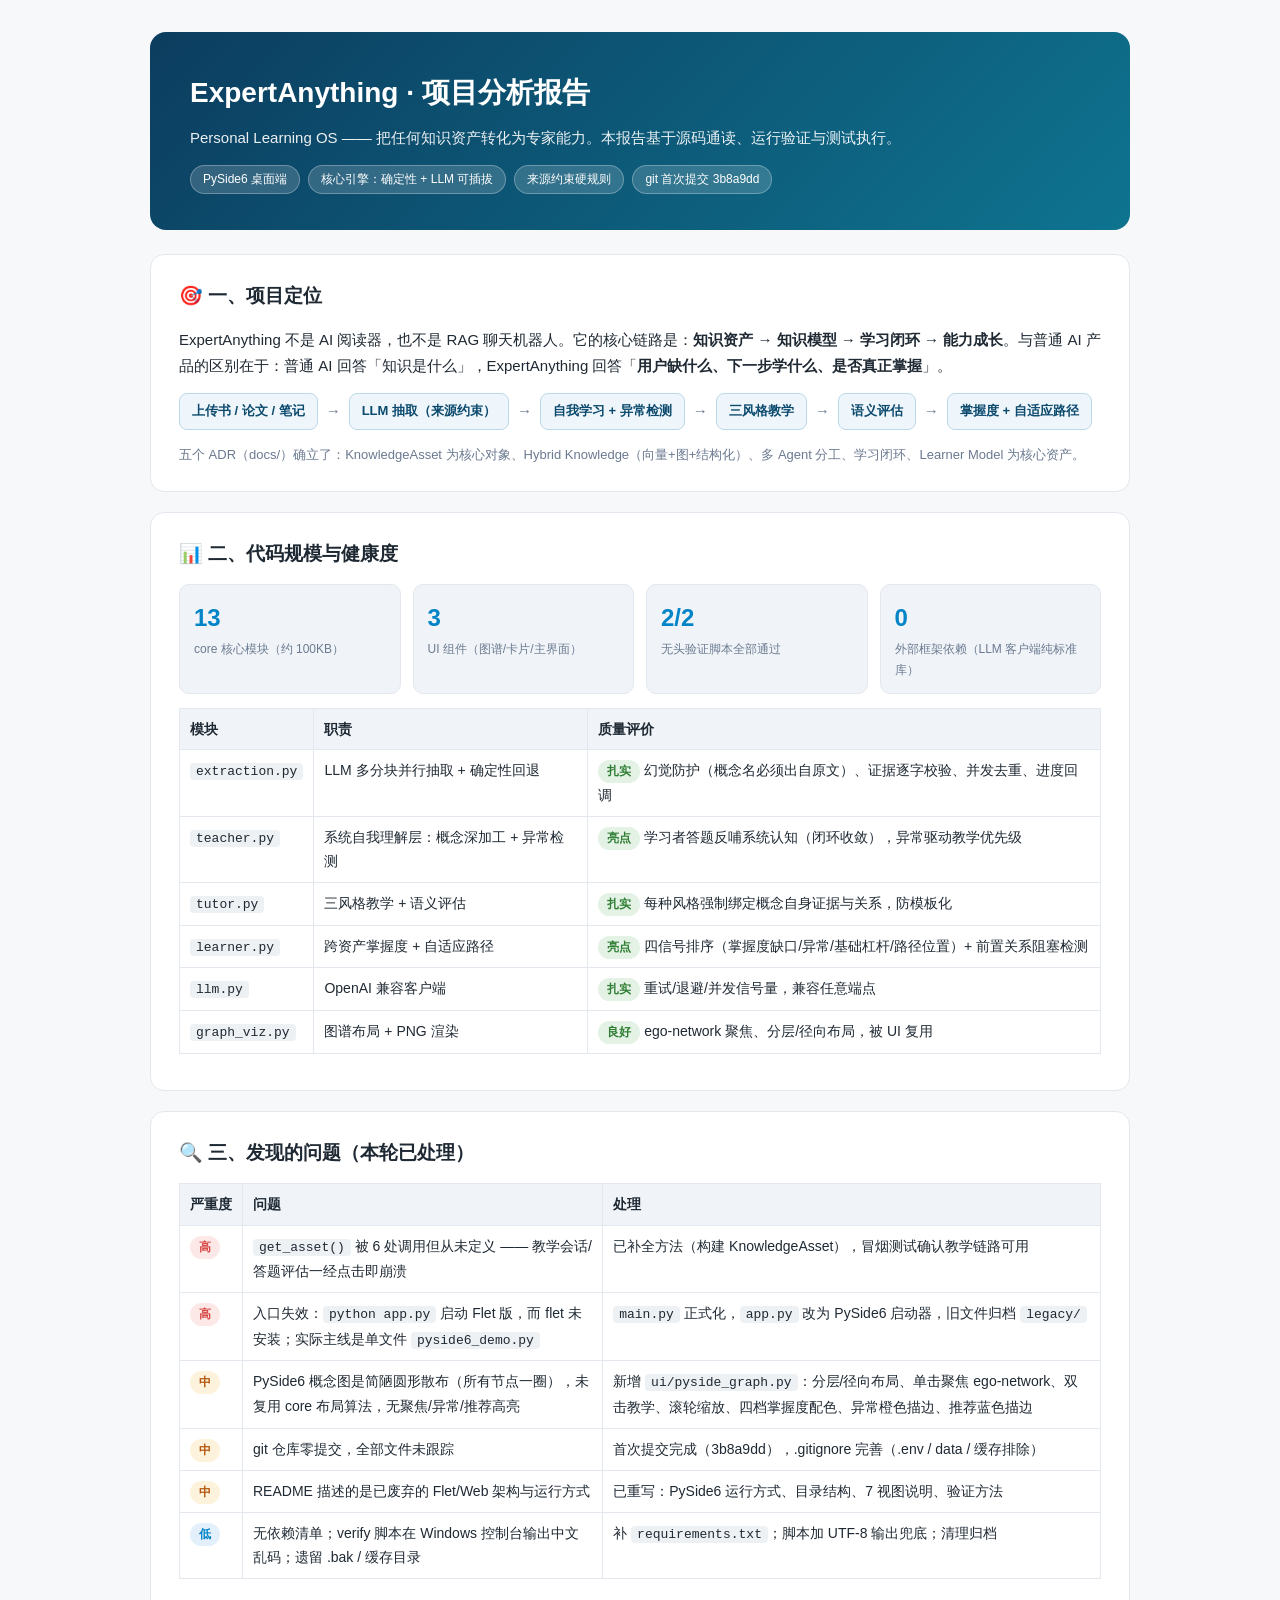
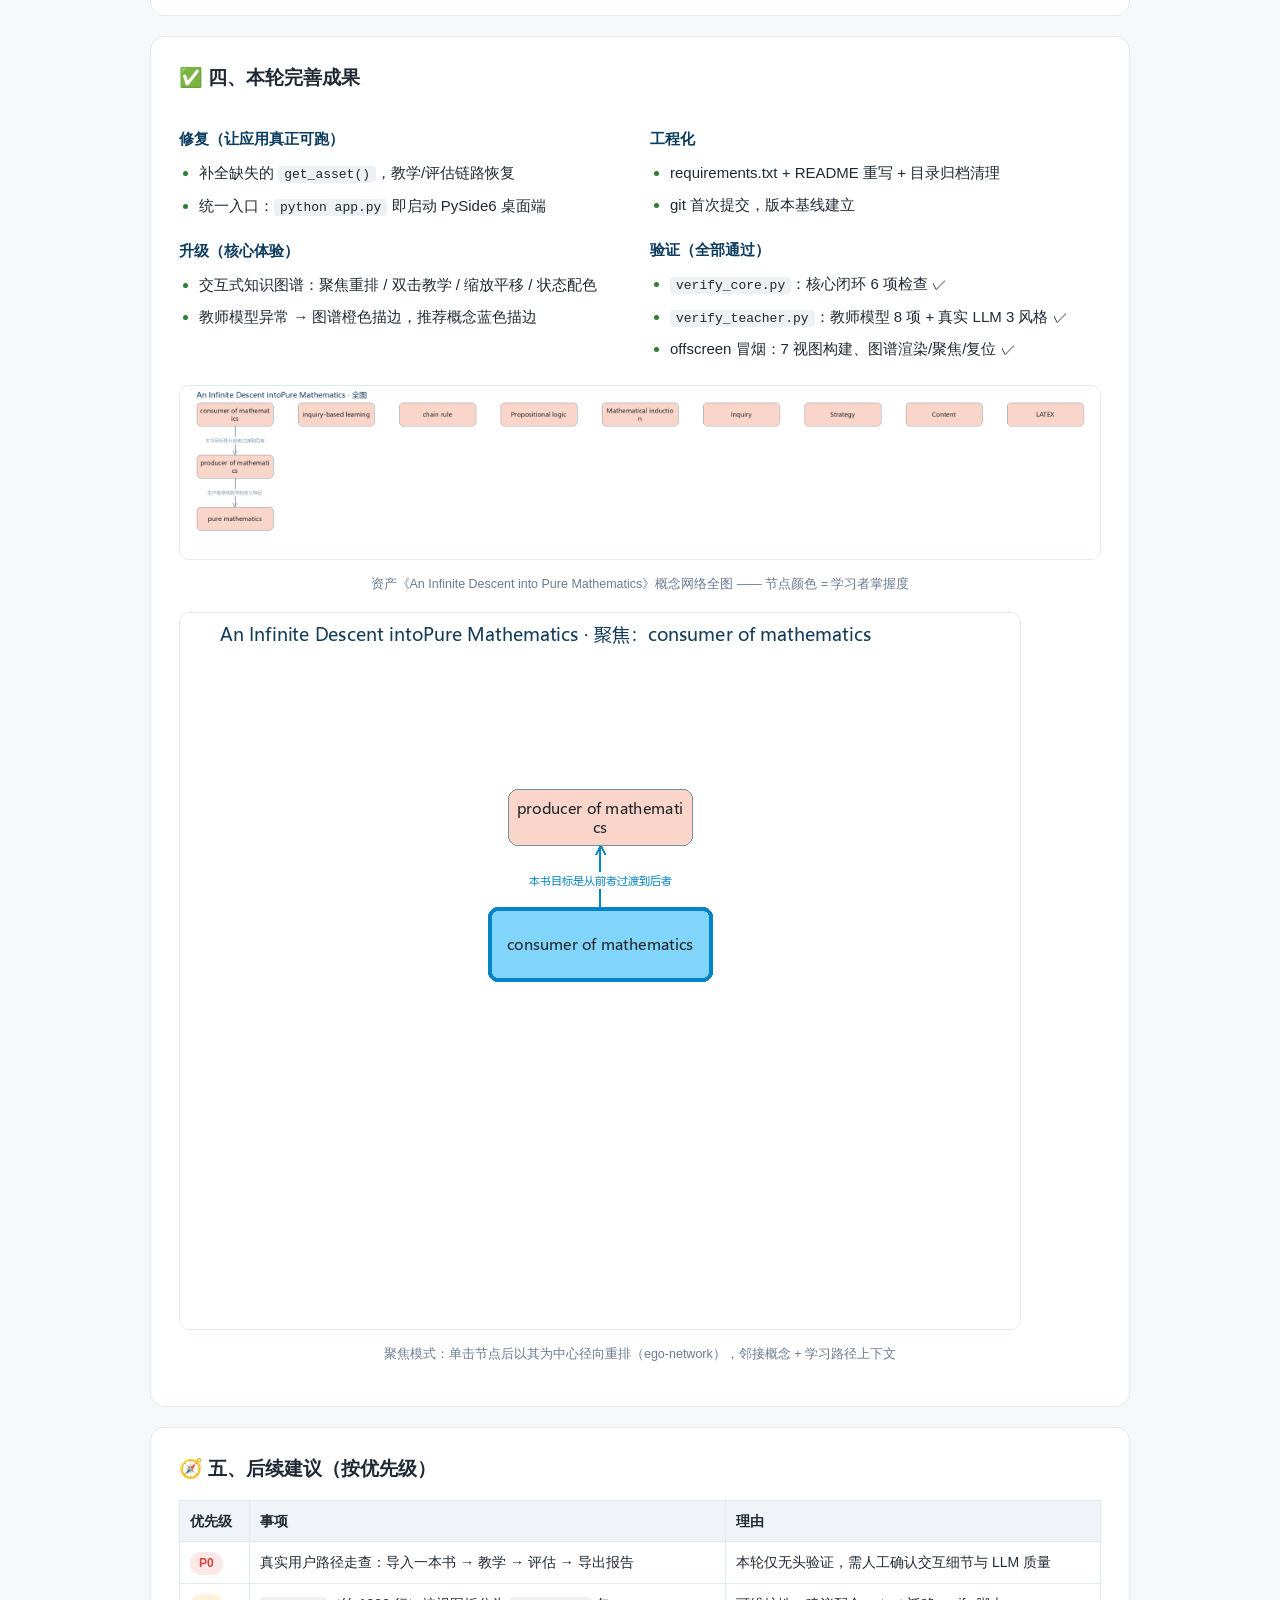
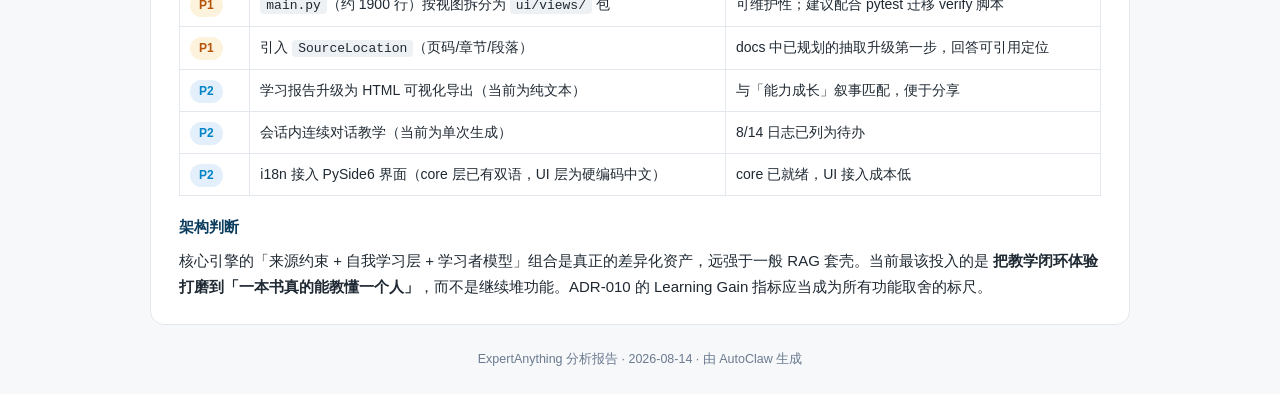
==== docs/review/ExpertAnything_Review_2026-08-14.html @ bc7113e3 "docs: add project review report (2026-08-14) with graph previews" ====
<!DOCTYPE html>
<html lang="zh-CN">
<head>
<meta charset="UTF-8">
<meta name="viewport" content="width=device-width, initial-scale=1.0">
<title>ExpertAnything 项目分析报告</title>
<style>
  :root {
    --bg: #f6f8fa; --card: #ffffff; --ink: #1f2933; --muted: #6b7a90;
    --line: #e3e8ee; --blue: #0284c7; --green: #2e7d32; --amber: #f59e0b;
    --red: #d64541; --violet: #7c3aed;
  }
  * { box-sizing: border-box; margin: 0; padding: 0; }
  body { background: var(--bg); color: var(--ink); font: 15px/1.75 "Segoe UI", "Microsoft YaHei", sans-serif; padding: 32px 16px; }
  .wrap { max-width: 980px; margin: 0 auto; }
  header.hero { background: linear-gradient(135deg, #0c3d5f 0%, #0e7490 100%); color: #fff; border-radius: 16px; padding: 36px 40px; margin-bottom: 24px; }
  header.hero h1 { font-size: 28px; margin-bottom: 8px; }
  header.hero p { opacity: .92; font-size: 15px; }
  .badges { margin-top: 14px; display: flex; gap: 8px; flex-wrap: wrap; }
  .badge { background: rgba(255,255,255,.16); border: 1px solid rgba(255,255,255,.28); padding: 3px 12px; border-radius: 999px; font-size: 12px; }
  .card { background: var(--card); border: 1px solid var(--line); border-radius: 14px; padding: 24px 28px; margin-bottom: 20px; }
  .card h2 { font-size: 19px; margin-bottom: 14px; display: flex; align-items: center; gap: 8px; }
  .card h3 { font-size: 15px; margin: 18px 0 8px; color: #0c3d5f; }
  .muted { color: var(--muted); font-size: 13px; }
  table { width: 100%; border-collapse: collapse; margin: 12px 0; font-size: 14px; }
  th, td { border: 1px solid var(--line); padding: 8px 10px; text-align: left; vertical-align: top; }
  th { background: #f0f4f8; font-weight: 600; white-space: nowrap; }
  .tag { display: inline-block; padding: 1px 9px; border-radius: 999px; font-size: 12px; font-weight: 600; }
  .t-ok { background: #e3f2e5; color: var(--green); }
  .t-warn { background: #fdf3dc; color: #b45309; }
  .t-bad { background: #fde8e8; color: var(--red); }
  .t-info { background: #e3effa; color: var(--blue); }
  .metrics { display: grid; grid-template-columns: repeat(auto-fit, minmax(150px, 1fr)); gap: 12px; margin: 14px 0; }
  .metric { background: #f0f4f8; border: 1px solid var(--line); border-radius: 10px; padding: 12px 14px; }
  .metric .num { font-size: 24px; font-weight: 700; color: var(--blue); }
  .metric .lbl { font-size: 12px; color: var(--muted); }
  .flow { display: flex; flex-wrap: wrap; gap: 8px; align-items: center; margin: 14px 0; }
  .step { background: #eef6fb; border: 1px solid #bcd9ea; color: #0c4a6e; border-radius: 8px; padding: 6px 12px; font-size: 13px; font-weight: 600; }
  .arrow { color: var(--muted); font-weight: 700; }
  figure { margin: 16px 0; }
  figure img { max-width: 100%; border: 1px solid var(--line); border-radius: 10px; }
  figcaption { font-size: 12.5px; color: var(--muted); margin-top: 6px; text-align: center; }
  ul.tight { padding-left: 20px; }
  ul.tight li { margin-bottom: 6px; }
  .grid2 { display: grid; grid-template-columns: 1fr 1fr; gap: 20px; }
  @media (max-width: 760px) { .grid2 { grid-template-columns: 1fr; } }
  .done-list li::marker { color: var(--green); }
  code { background: #eef1f4; border-radius: 4px; padding: 1px 6px; font-size: 13px; }
  footer { text-align: center; color: var(--muted); font-size: 12.5px; margin-top: 24px; }
</style>
</head>
<body>
<div class="wrap">

<header class="hero">
  <h1>ExpertAnything · 项目分析报告</h1>
  <p>Personal Learning OS —— 把任何知识资产转化为专家能力。本报告基于源码通读、运行验证与测试执行。</p>
  <div class="badges">
    <span class="badge">PySide6 桌面端</span>
    <span class="badge">核心引擎：确定性 + LLM 可插拔</span>
    <span class="badge">来源约束硬规则</span>
    <span class="badge">git 首次提交 3b8a9dd</span>
  </div>
</header>

<div class="card">
  <h2>🎯 一、项目定位</h2>
  <p>ExpertAnything 不是 AI 阅读器，也不是 RAG 聊天机器人。它的核心链路是：<b>知识资产 → 知识模型 → 学习闭环 → 能力成长</b>。与普通 AI 产品的区别在于：普通 AI 回答「知识是什么」，ExpertAnything 回答「<b>用户缺什么、下一步学什么、是否真正掌握</b>」。</p>
  <div class="flow">
    <span class="step">上传书 / 论文 / 笔记</span><span class="arrow">→</span>
    <span class="step">LLM 抽取（来源约束）</span><span class="arrow">→</span>
    <span class="step">自我学习 + 异常检测</span><span class="arrow">→</span>
    <span class="step">三风格教学</span><span class="arrow">→</span>
    <span class="step">语义评估</span><span class="arrow">→</span>
    <span class="step">掌握度 + 自适应路径</span>
  </div>
  <p class="muted">五个 ADR（docs/）确立了：KnowledgeAsset 为核心对象、Hybrid Knowledge（向量+图+结构化）、多 Agent 分工、学习闭环、Learner Model 为核心资产。</p>
</div>

<div class="card">
  <h2>📊 二、代码规模与健康度</h2>
  <div class="metrics">
    <div class="metric"><div class="num">13</div><div class="lbl">core 核心模块（约 100KB）</div></div>
    <div class="metric"><div class="num">3</div><div class="lbl">UI 组件（图谱/卡片/主界面）</div></div>
    <div class="metric"><div class="num">2/2</div><div class="lbl">无头验证脚本全部通过</div></div>
    <div class="metric"><div class="num">0</div><div class="lbl">外部框架依赖（LLM 客户端纯标准库）</div></div>
  </div>
  <table>
    <tr><th>模块</th><th>职责</th><th>质量评价</th></tr>
    <tr><td><code>extraction.py</code></td><td>LLM 多分块并行抽取 + 确定性回退</td><td><span class="tag t-ok">扎实</span> 幻觉防护（概念名必须出自原文）、证据逐字校验、并发去重、进度回调</td></tr>
    <tr><td><code>teacher.py</code></td><td>系统自我理解层：概念深加工 + 异常检测</td><td><span class="tag t-ok">亮点</span> 学习者答题反哺系统认知（闭环收敛），异常驱动教学优先级</td></tr>
    <tr><td><code>tutor.py</code></td><td>三风格教学 + 语义评估</td><td><span class="tag t-ok">扎实</span> 每种风格强制绑定概念自身证据与关系，防模板化</td></tr>
    <tr><td><code>learner.py</code></td><td>跨资产掌握度 + 自适应路径</td><td><span class="tag t-ok">亮点</span> 四信号排序（掌握度缺口/异常/基础杠杆/路径位置）+ 前置关系阻塞检测</td></tr>
    <tr><td><code>llm.py</code></td><td>OpenAI 兼容客户端</td><td><span class="tag t-ok">扎实</span> 重试/退避/并发信号量，兼容任意端点</td></tr>
    <tr><td><code>graph_viz.py</code></td><td>图谱布局 + PNG 渲染</td><td><span class="tag t-ok">良好</span> ego-network 聚焦、分层/径向布局，被 UI 复用</td></tr>
  </table>
</div>

<div class="card">
  <h2>🔍 三、发现的问题（本轮已处理）</h2>
  <table>
    <tr><th>严重度</th><th>问题</th><th>处理</th></tr>
    <tr><td><span class="tag t-bad">高</span></td><td><code>get_asset()</code> 被 6 处调用但从未定义 —— 教学会话/答题评估一经点击即崩溃</td><td>已补全方法（构建 KnowledgeAsset），冒烟测试确认教学链路可用</td></tr>
    <tr><td><span class="tag t-bad">高</span></td><td>入口失效：<code>python app.py</code> 启动 Flet 版，而 flet 未安装；实际主线是单文件 <code>pyside6_demo.py</code></td><td><code>main.py</code> 正式化，<code>app.py</code> 改为 PySide6 启动器，旧文件归档 <code>legacy/</code></td></tr>
    <tr><td><span class="tag t-warn">中</span></td><td>PySide6 概念图是简陋圆形散布（所有节点一圈），未复用 core 布局算法，无聚焦/异常/推荐高亮</td><td>新增 <code>ui/pyside_graph.py</code>：分层/径向布局、单击聚焦 ego-network、双击教学、滚轮缩放、四档掌握度配色、异常橙色描边、推荐蓝色描边</td></tr>
    <tr><td><span class="tag t-warn">中</span></td><td>git 仓库零提交，全部文件未跟踪</td><td>首次提交完成（3b8a9dd），.gitignore 完善（.env / data / 缓存排除）</td></tr>
    <tr><td><span class="tag t-warn">中</span></td><td>README 描述的是已废弃的 Flet/Web 架构与运行方式</td><td>已重写：PySide6 运行方式、目录结构、7 视图说明、验证方法</td></tr>
    <tr><td><span class="tag t-info">低</span></td><td>无依赖清单；verify 脚本在 Windows 控制台输出中文乱码；遗留 .bak / 缓存目录</td><td>补 <code>requirements.txt</code>；脚本加 UTF-8 输出兜底；清理归档</td></tr>
  </table>
</div>

<div class="card">
  <h2>✅ 四、本轮完善成果</h2>
  <div class="grid2">
    <div>
      <h3>修复（让应用真正可跑）</h3>
      <ul class="tight done-list">
        <li>补全缺失的 <code>get_asset()</code>，教学/评估链路恢复</li>
        <li>统一入口：<code>python app.py</code> 即启动 PySide6 桌面端</li>
      </ul>
      <h3>升级（核心体验）</h3>
      <ul class="tight done-list">
        <li>交互式知识图谱：聚焦重排 / 双击教学 / 缩放平移 / 状态配色</li>
        <li>教师模型异常 → 图谱橙色描边，推荐概念蓝色描边</li>
      </ul>
    </div>
    <div>
      <h3>工程化</h3>
      <ul class="tight done-list">
        <li>requirements.txt + README 重写 + 目录归档清理</li>
        <li>git 首次提交，版本基线建立</li>
      </ul>
      <h3>验证（全部通过）</h3>
      <ul class="tight done-list">
        <li><code>verify_core.py</code>：核心闭环 6 项检查 ✓</li>
        <li><code>verify_teacher.py</code>：教师模型 8 项 + 真实 LLM 3 风格 ✓</li>
        <li>offscreen 冒烟：7 视图构建、图谱渲染/聚焦/复位 ✓</li>
      </ul>
    </div>
  </div>
  <figure>
    <img src="assets/graph_full.png" alt="概念网络全图（分层布局）">
    <figcaption>资产《An Infinite Descent into Pure Mathematics》概念网络全图 —— 节点颜色 = 学习者掌握度</figcaption>
  </figure>
  <figure>
    <img src="assets/graph_focus.png" alt="概念网络聚焦图（径向布局）">
    <figcaption>聚焦模式：单击节点后以其为中心径向重排（ego-network），邻接概念 + 学习路径上下文</figcaption>
  </figure>
</div>

<div class="card">
  <h2>🧭 五、后续建议（按优先级）</h2>
  <table>
    <tr><th>优先级</th><th>事项</th><th>理由</th></tr>
    <tr><td><span class="tag t-bad">P0</span></td><td>真实用户路径走查：导入一本书 → 教学 → 评估 → 导出报告</td><td>本轮仅无头验证，需人工确认交互细节与 LLM 质量</td></tr>
    <tr><td><span class="tag t-warn">P1</span></td><td><code>main.py</code>（约 1900 行）按视图拆分为 <code>ui/views/</code> 包</td><td>可维护性；建议配合 pytest 迁移 verify 脚本</td></tr>
    <tr><td><span class="tag t-warn">P1</span></td><td>引入 <code>SourceLocation</code>（页码/章节/段落）</td><td>docs 中已规划的抽取升级第一步，回答可引用定位</td></tr>
    <tr><td><span class="tag t-info">P2</span></td><td>学习报告升级为 HTML 可视化导出（当前为纯文本）</td><td>与「能力成长」叙事匹配，便于分享</td></tr>
    <tr><td><span class="tag t-info">P2</span></td><td>会话内连续对话教学（当前为单次生成）</td><td>8/14 日志已列为待办</td></tr>
    <tr><td><span class="tag t-info">P2</span></td><td>i18n 接入 PySide6 界面（core 层已有双语，UI 层为硬编码中文）</td><td>core 已就绪，UI 接入成本低</td></tr>
  </table>
  <h3>架构判断</h3>
  <p>核心引擎的「来源约束 + 自我学习层 + 学习者模型」组合是真正的差异化资产，远强于一般 RAG 套壳。当前最该投入的是 <b>把教学闭环体验打磨到「一本书真的能教懂一个人」</b>，而不是继续堆功能。ADR-010 的 Learning Gain 指标应当成为所有功能取舍的标尺。</p>
</div>

<footer>ExpertAnything 分析报告 · 2026-08-14 · 由 AutoClaw 生成</footer>
</div>
</body>
</html>
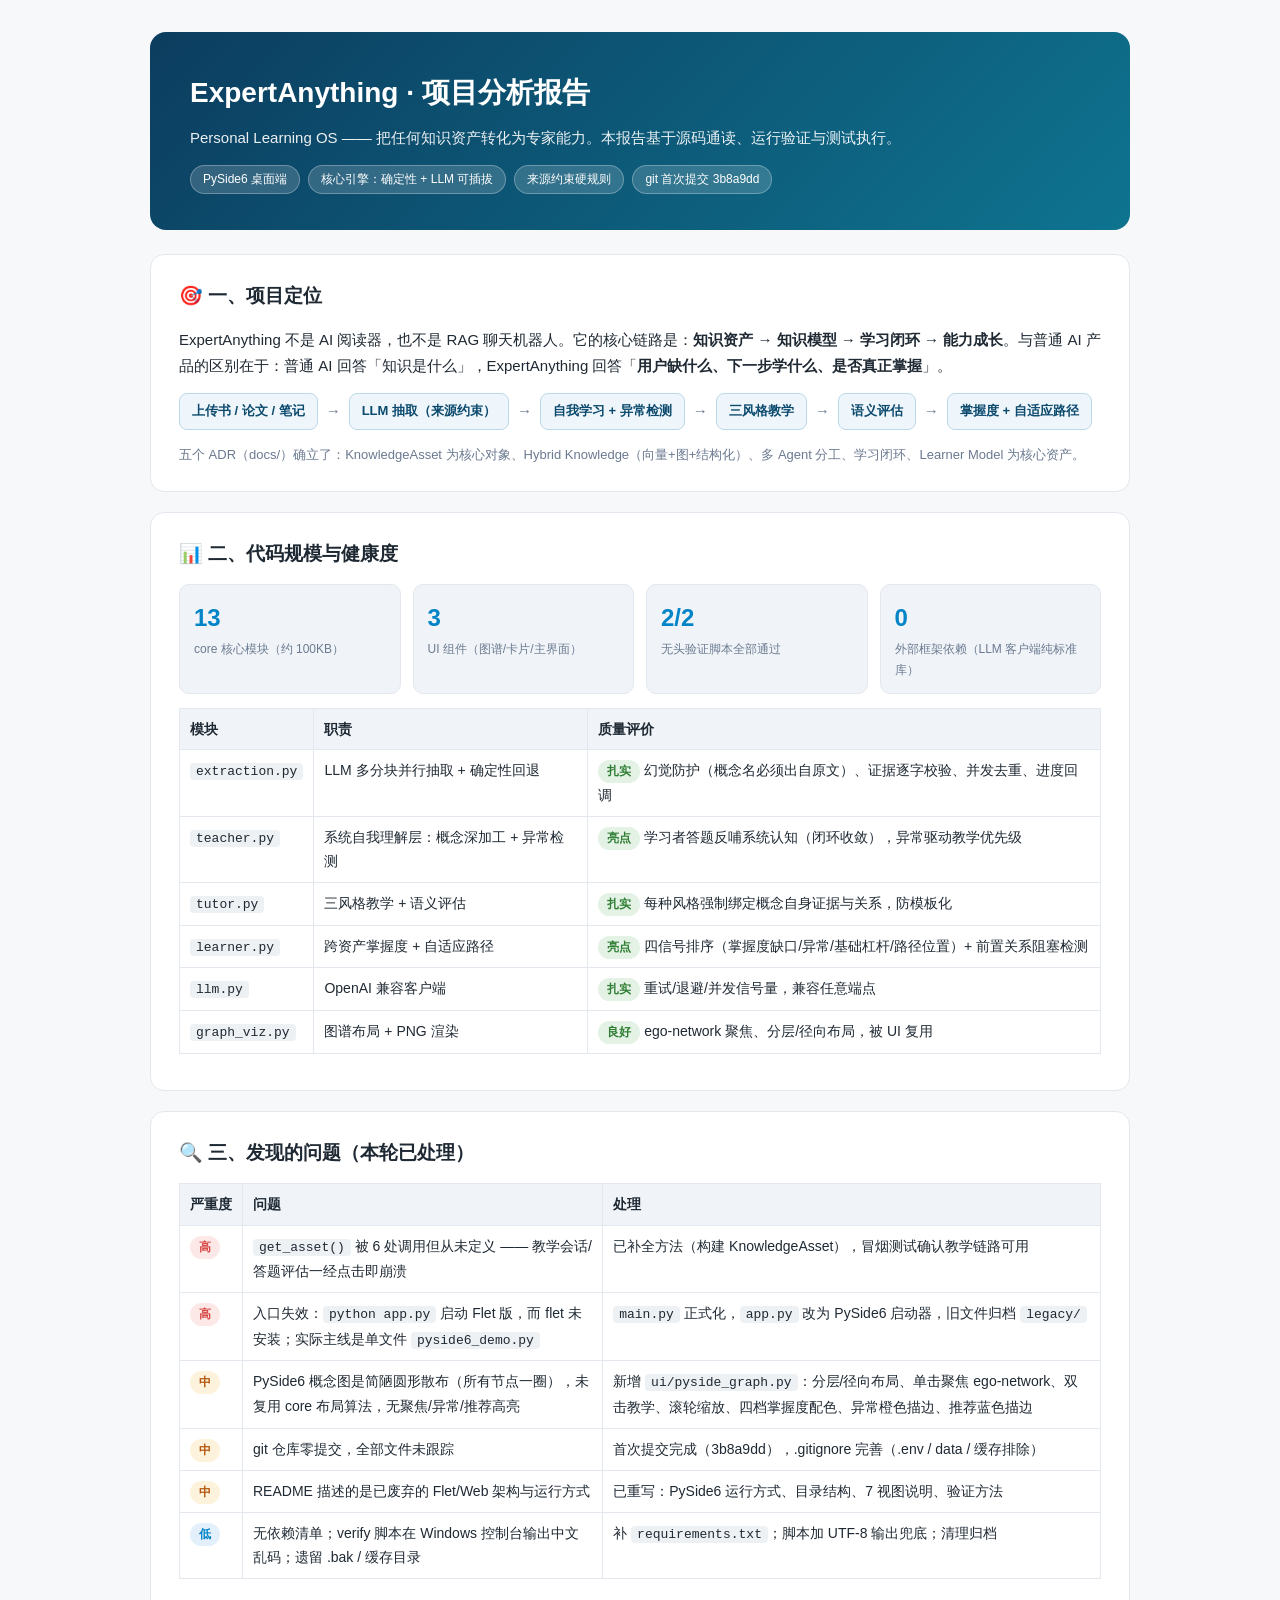
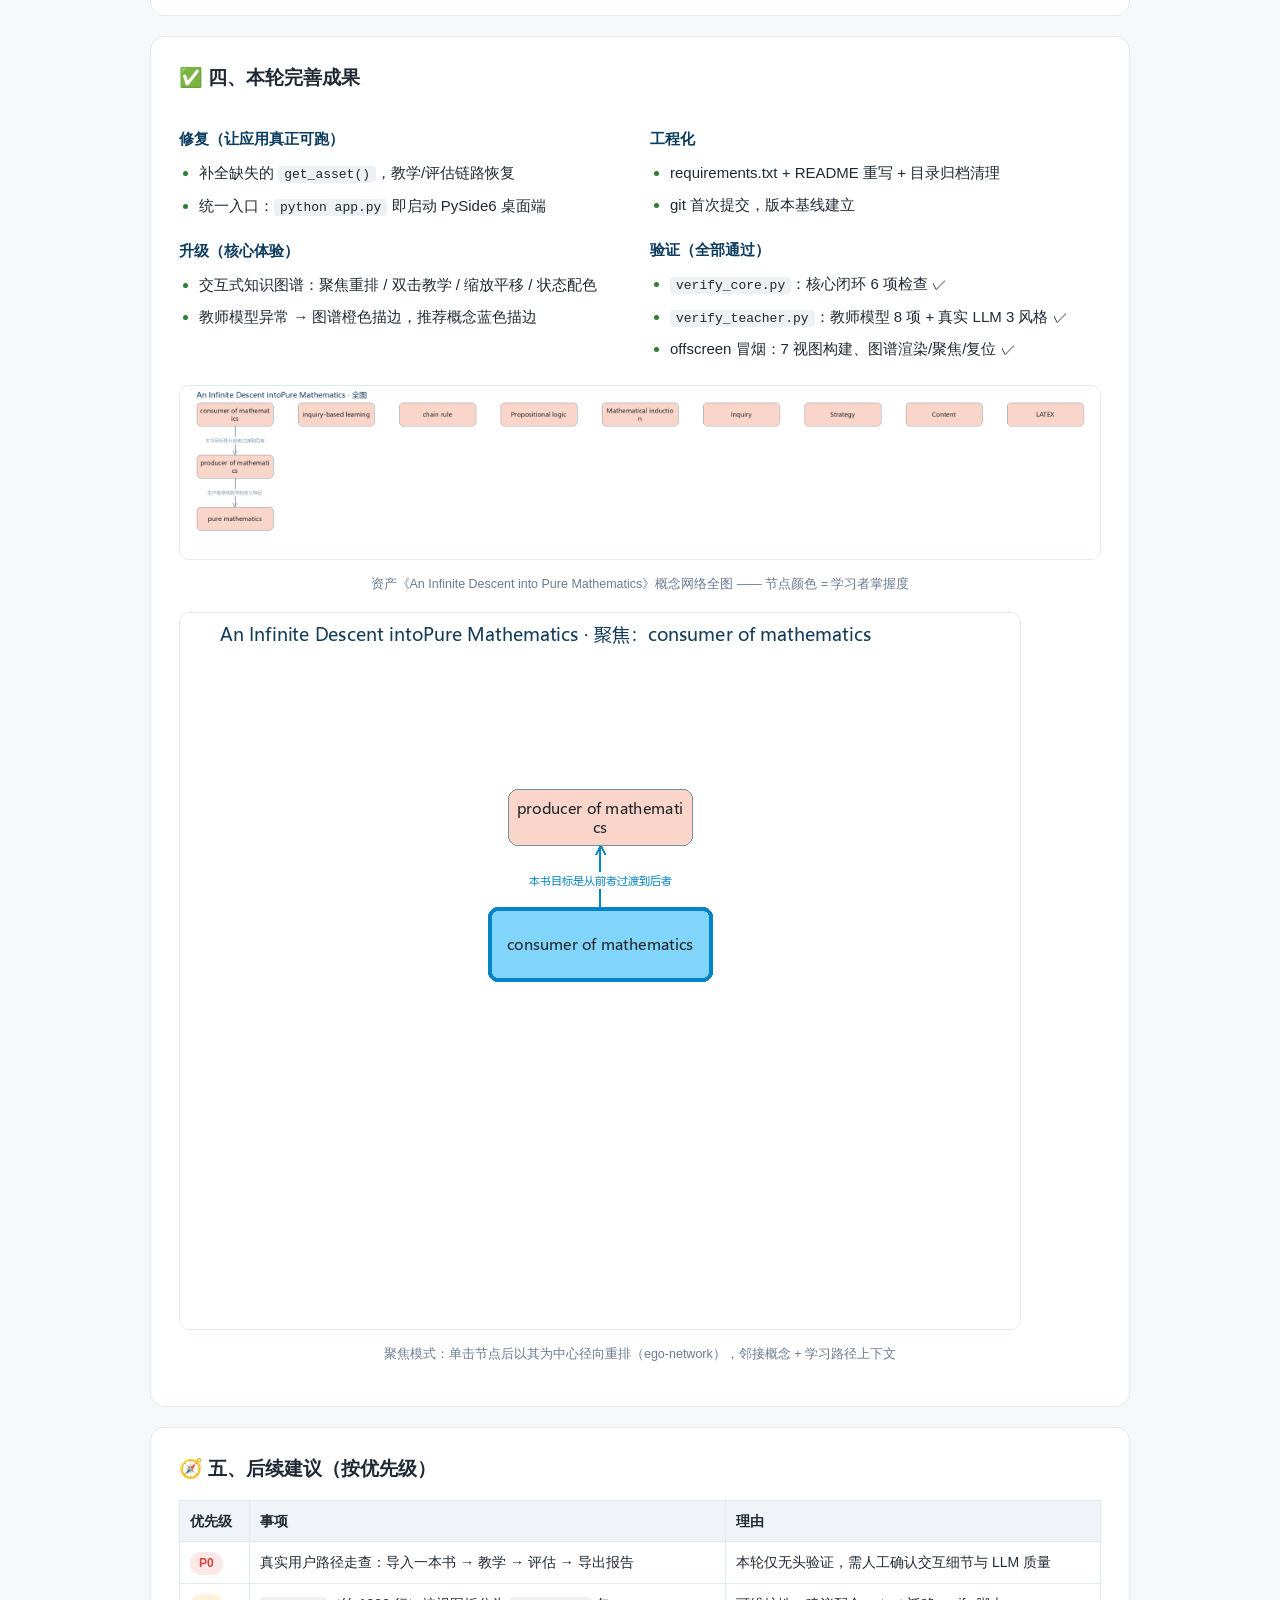
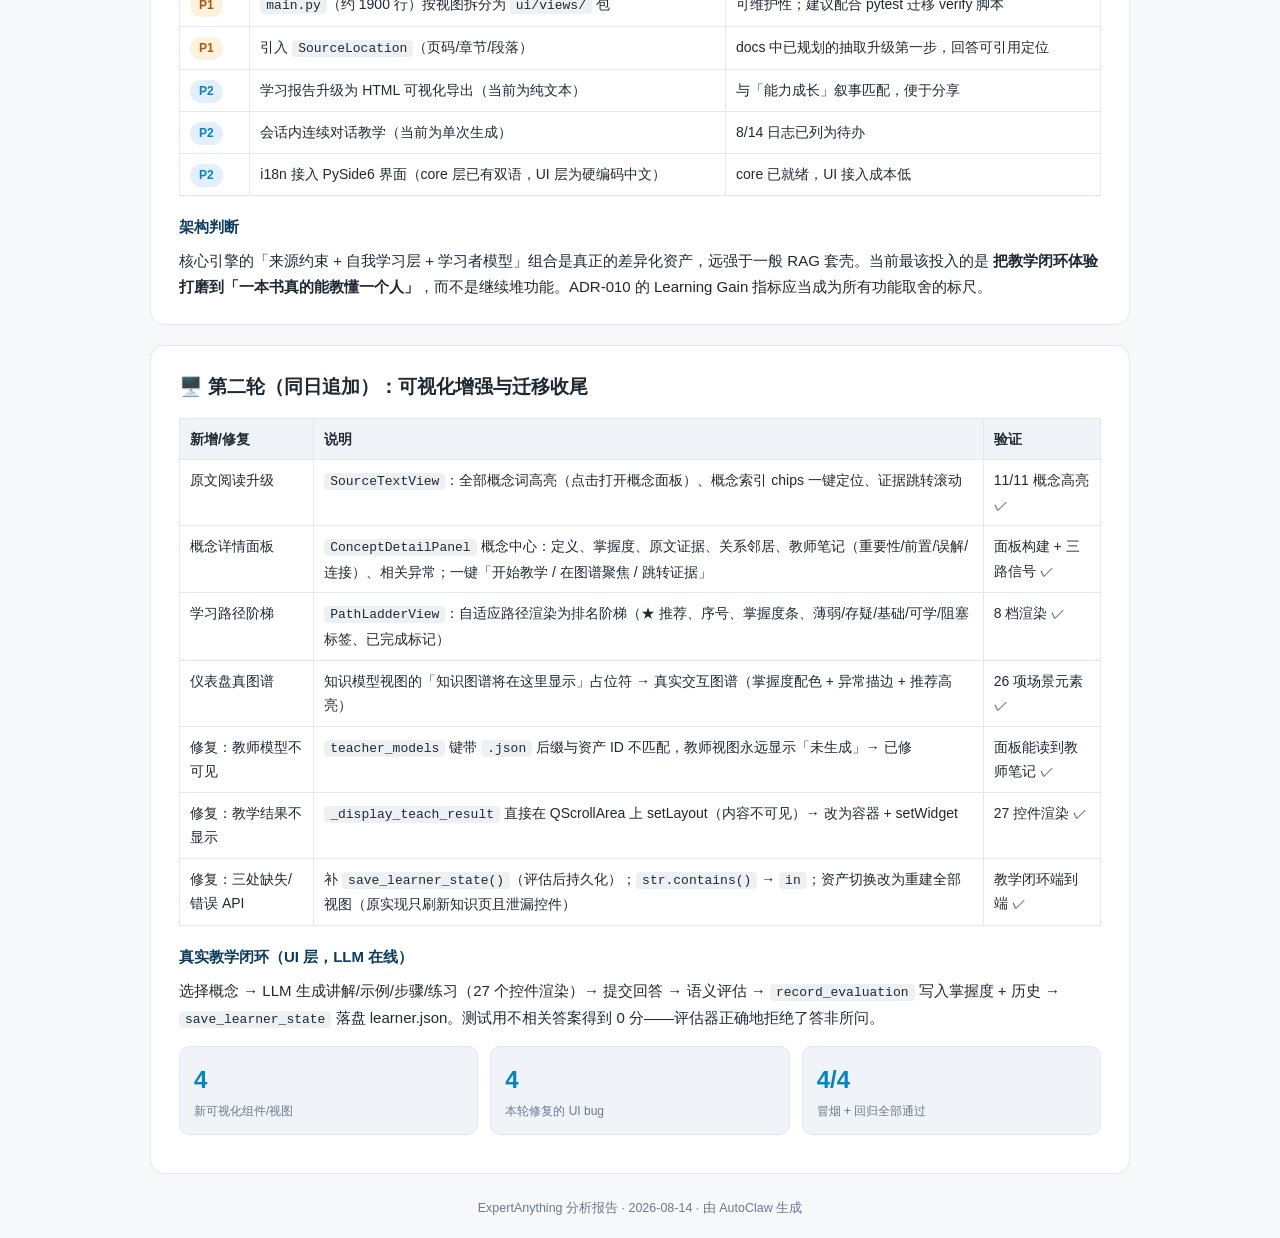
==== commit b31d7643: "visualization upgrade: source highlighting, concept hub, path ladder, live dash graph - SourceTextVi" ====
--- a/docs/review/ExpertAnything_Review_2026-08-14.html
+++ b/docs/review/ExpertAnything_Review_2026-08-14.html
@@ -163,6 +163,27 @@
   <p>核心引擎的「来源约束 + 自我学习层 + 学习者模型」组合是真正的差异化资产，远强于一般 RAG 套壳。当前最该投入的是 <b>把教学闭环体验打磨到「一本书真的能教懂一个人」</b>，而不是继续堆功能。ADR-010 的 Learning Gain 指标应当成为所有功能取舍的标尺。</p>
 </div>
 
+
+<div class="card">
+  <h2>🖥️ 第二轮（同日追加）：可视化增强与迁移收尾</h2>
+  <table>
+    <tr><th>新增/修复</th><th>说明</th><th>验证</th></tr>
+    <tr><td>原文阅读升级</td><td><code>SourceTextView</code>：全部概念词高亮（点击打开概念面板）、概念索引 chips 一键定位、证据跳转滚动</td><td>11/11 概念高亮 ✓</td></tr>
+    <tr><td>概念详情面板</td><td><code>ConceptDetailPanel</code> 概念中心：定义、掌握度、原文证据、关系邻居、教师笔记（重要性/前置/误解/连接）、相关异常；一键「开始教学 / 在图谱聚焦 / 跳转证据」</td><td>面板构建 + 三路信号 ✓</td></tr>
+    <tr><td>学习路径阶梯</td><td><code>PathLadderView</code>：自适应路径渲染为排名阶梯（★ 推荐、序号、掌握度条、薄弱/存疑/基础/可学/阻塞标签、已完成标记）</td><td>8 档渲染 ✓</td></tr>
+    <tr><td>仪表盘真图谱</td><td>知识模型视图的「知识图谱将在这里显示」占位符 → 真实交互图谱（掌握度配色 + 异常描边 + 推荐高亮）</td><td>26 项场景元素 ✓</td></tr>
+    <tr><td>修复：教师模型不可见</td><td><code>teacher_models</code> 键带 <code>.json</code> 后缀与资产 ID 不匹配，教师视图永远显示「未生成」→ 已修</td><td>面板能读到教师笔记 ✓</td></tr>
+    <tr><td>修复：教学结果不显示</td><td><code>_display_teach_result</code> 直接在 QScrollArea 上 setLayout（内容不可见）→ 改为容器 + setWidget</td><td>27 控件渲染 ✓</td></tr>
+    <tr><td>修复：三处缺失/错误 API</td><td>补 <code>save_learner_state()</code>（评估后持久化）；<code>str.contains()</code> → <code>in</code>；资产切换改为重建全部视图（原实现只刷新知识页且泄漏控件）</td><td>教学闭环端到端 ✓</td></tr>
+  </table>
+  <h3>真实教学闭环（UI 层，LLM 在线）</h3>
+  <p>选择概念 → LLM 生成讲解/示例/步骤/练习（27 个控件渲染）→ 提交回答 → 语义评估 → <code>record_evaluation</code> 写入掌握度 + 历史 → <code>save_learner_state</code> 落盘 learner.json。测试用不相关答案得到 0 分——评估器正确地拒绝了答非所问。</p>
+  <div class="metrics">
+    <div class="metric"><div class="num">4</div><div class="lbl">新可视化组件/视图</div></div>
+    <div class="metric"><div class="num">4</div><div class="lbl">本轮修复的 UI bug</div></div>
+    <div class="metric"><div class="num">4/4</div><div class="lbl">冒烟 + 回归全部通过</div></div>
+  </div>
+</div>
 <footer>ExpertAnything 分析报告 · 2026-08-14 · 由 AutoClaw 生成</footer>
 </div>
 </body>
